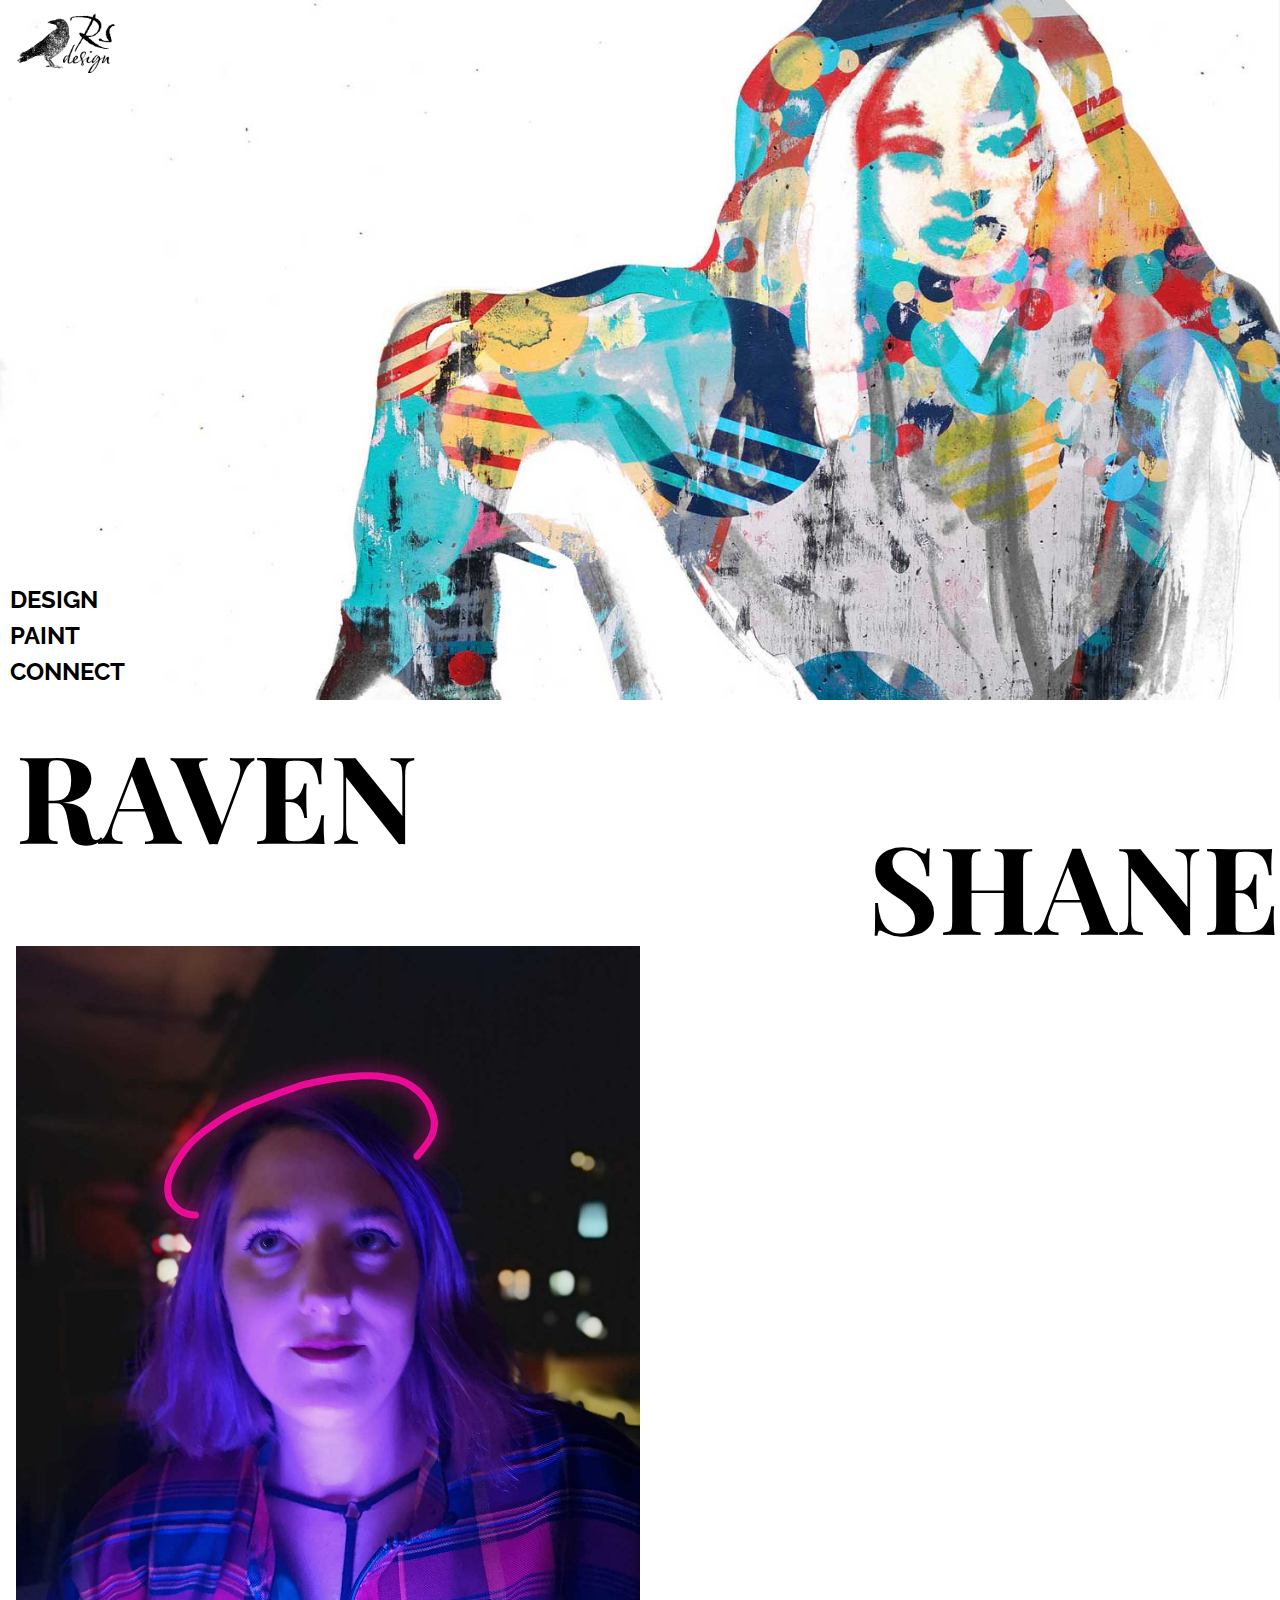
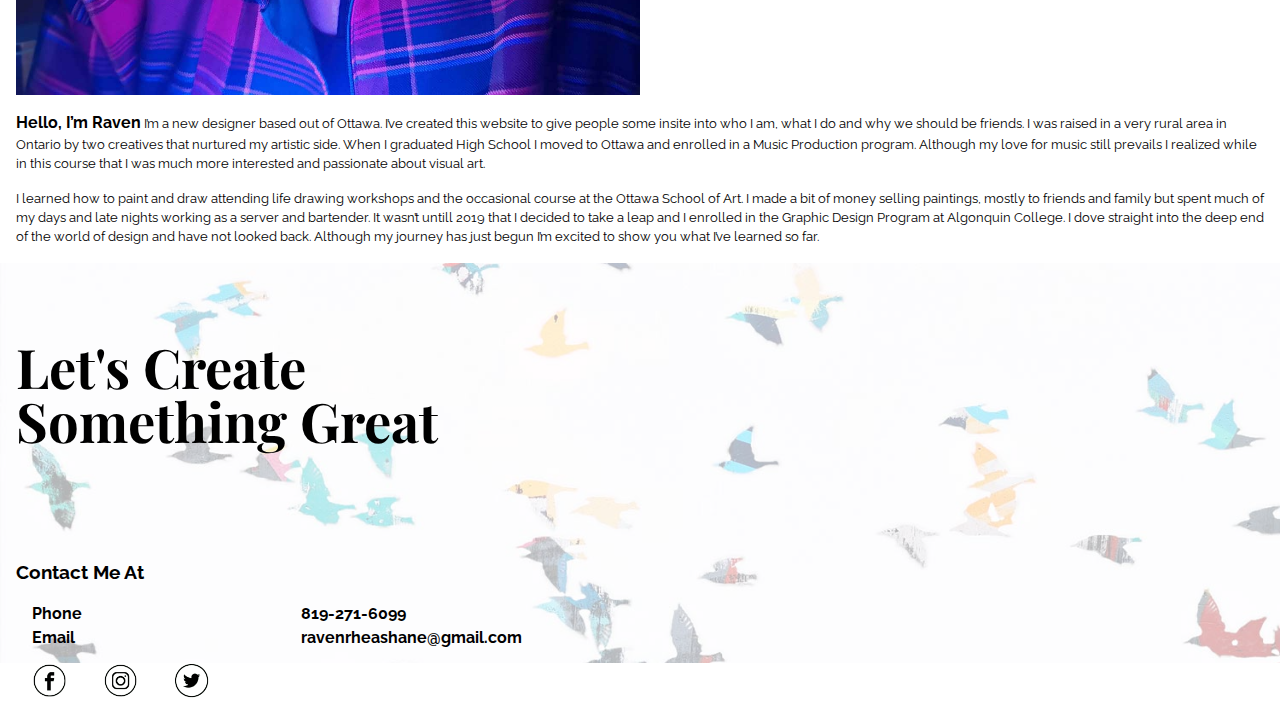
==== index.html @ 3413980a "Insert favicon and video" ====
<!DOCTYPE html>
<html lang="en-ca">
<head>
  <meta charset="utf-8">
  <title>Raven Shane Porfolio</title>
  <meta name="handheldfriendly" content="true">
  <meta name="mobileoptimized" content="240">
  <meta name="viewport" content="width=device-width,initial-scale=1">
  <link href="css/main.css" rel="stylesheet">
  <link rel="preconnect" href="https://fonts.gstatic.com">
  <link href="https://fonts.googleapis.com/css2?family=Playfair+Display:wght@900&family=Raleway&display=swap" rel="stylesheet">
  <link rel="shortcut icon" href="favicon.ico">
  <link rel="icon" type="image/png" href="favicon-196.png">
</head>
<body>
  <ul class="skip-links">
    <li><a href="#nav" aria-label="skip to navigation"></a></li>
    <li><a href="#main" aria-label="skip to main content"></a></li>
    <li><a href="#connect" aria-label="skip to contact info"></a></li>
  </ul>
  <header role="banner">
    <div class="banner">
      <img class="home-banner" src="images/home-banner.jpg" alt="">
      <i class="home-logo"><img src="images/logo-full.png" alt=""></i>
      <nav role="navigation" id="nav">
        <ul>
          <li><a href="design.html">DESIGN</a></li>
          <li><a href="paint.html">PAINT</a></li>
          <li><a href="connect.html">CONNECT</a></li>
        </ul>
      </nav>
    </div>
  </header>
  <main role="main" id="main">
    <section>
      <article>
        <h1><span class="raven">RAVEN</span><span class="shane">SHANE</span></h1>
        <div class="about">
          <img class="profile-pic" src="images/profile-pic.jpg" alt="">
          <p class="bio"><span class="first-line">Hello, I’m Raven</span> I’m a new designer based out of Ottawa. I’ve created this website to give people some insite into who I am, what I do and why we should be friends. I was raised in a very rural area in Ontario by two creatives that nurtured my artistic side. When I graduated High School I moved to Ottawa and enrolled in a Music Production program. Although my love for music still prevails I realized while in this course that I was much more interested and passionate about visual art. </p>
          <p class="bio">I learned how to paint and draw attending life drawing workshops and the occasional course at the Ottawa School of Art. I made a bit of money selling paintings, mostly to friends and family but spent much of my days and late nights working as a server and bartender. It wasn’t untill 2019 that I decided to take a leap and I enrolled in the Graphic Design Program at Algonquin College. I dove straight into the deep end of the world of design and have not looked back. Although my journey has just begun I’m excited to show you what I’ve learned so far.</p>
        </div>
      </article>
      <article class="connect-banner" id="connect">
        <img class="bird-banner" src="images/banner-bird.jpg" alt="">
        <div class="connect">
          <h2>Let's Create <br>Something Great</h2>
          <h3>Contact Me At</h3>
          <dl>
            <dt>Phone</dt>
            <dd>819-271-6099</dd>
            <dt>Email</dt>
            <dd>ravenrheashane@gmail.com</dd>
          </dl>
        </div>
      </article>
    </section>
  </main>
  <footer role="contentinfo">
    <div class="social-icons">
      <i>
        <img src="images/fblogo.png" alt="">
      </i>
      <i>
        <img src="images/instagram-logo.png" alt="">
      </i>
      <i>
        <img src="images/twitterlogo.png" alt="">
      </i>
    </div>
  </footer>
</body>
</html>
---- css/main.css ----
@-moz-viewport { width: device-width; scale: 1; }
@-ms-viewport { width: device-width; scale: 1; }
@-o-viewport { width: device-width; scale: 1; }
@-webkit-viewport { width: device-width; scale: 1; }
@viewport { width: device-width; scale: 1; }

html {
  -moz-text-size-adjust: 100%;
  -ms-text-size-adjust: 100%;
  -webkit-text-size-adjust: 100%;
  text-size-adjust: 100%;
  box-sizing: border-box;
  font-family: Raleway, sans-serif;
  line-height: 1.5;
}

*, *::before, *::after {
  box-sizing: inherit;
}

img {
  display: block;
  width: 100%;
}

body {
  margin: 0;
}

.skip-links {
  position: absolute;
  top: -3em;
}

.skip-links a:focus {
  top: 0;
}

.banner {
  width: 100%;
  max-height: 700px;
  position: relative;
  overflow: hidden;
  margin: 0;
}

.home-logo {
  width: 100px;
  position: absolute;
  top: 10px;
  left: 1rem;
  margin: 0;
}

.home-logo > img {
  width: 100px;
}

nav {
  position: absolute;
  left: 10px;
  bottom: 10px;
}

ul {
  list-style: none;
  padding: 0;
  margin: 0;
}

nav a {
  text-decoration: none;
  font-weight: bold;
  color: #000;
}

nav a:hover {
  color: #13afbc;
}

p {
  font-size: .8rem;
}

h1 {
  font-size: 5rem;
  line-height: .75;
  font-family: "Playfair Display", serif;
  margin-top: 3rem;
  margin-bottom: 0;
  display: grid;
  grid-template-columns: 1fr 1fr 1fr 1fr 1fr;
  grid-template-rows: 1fr 1fr;
}

.raven {
  grid-column: 1 / span 4;
  margin-left: 1rem;
}

.shane {
  grid-column: 1 / span 5;
  grid-row: 2;
  text-align: right;
}

.about {
  display: inline-block;
  flex-wrap: wrap;
}

.bio {
  margin: 1rem;
}

.first-line {
  font-weight: bold;
  font-size: 1rem;
}

.profile-pic {
  width: 100%;
  margin-top: 1rem;
  margin-bottom: 1rem;
}

.connect-banner {
  position: relative;
}

.connect-banner > img {
  opacity: .3;
  max-height: 400px;
  object-fit: cover;
}

.connect {
  position: absolute;
  top: 1rem;
}

.connect > h2 {
  font-family: "Playfair Display", serif;
  font-size: 2.25rem;
  padding: 1rem;
  padding-bottom: 2rem;
  line-height: 1;
}

.connect > h3 {
  padding-top: 2rem;
  font-weight: bold;
}

dl {
  list-style: none;
  display: grid;
  grid-template-columns: 1fr 1fr;
  font-weight: bold;
}

dt {
  margin-left: 2rem;
}

.social-icons {
  padding-bottom: 1rem;
}

i > img {
  display: inline-block;
  width: 35px;
}

i {
  margin-left: 2rem;
}


.card {
  display: block;
  background-color: #dbd6dc;
}

.card-left {
  display: grid;
  background-color: #dbd6dc;
}

.card h2 {
  font-size: 1.25rem;
  text-align: right;
  padding-right: 1rem;
  background-color: #13afbc;
  font-weight: bold;
  font-family: "Playfair Display", serif;
}

.card-left h2 {
  margin: 0;
  margin-bottom: 1rem;
  font-size: 1.25rem;
  padding-left: 1rem;
  background-color: #13afbc;
  font-family: "Playfair Display", serif;
}

h3 {
  margin-bottom: 0;
  margin-top: 0;
  margin-left: 1rem;
}

.card-text p {
  margin-top: 0;
  margin-left: 1rem;
}

.card-content {
  display: grid;
  grid-template-columns: 1fr 1fr;
  margin-bottom: 1rem;
  align-items: flex-start;
}

.card-img {
  padding-bottom: 1rem;
  padding-left: 1rem;
}

.card-img-left {
  padding-left: 1rem;
}

video {
  width: 320px;
  height: 240px;
}

.img-grid {
  display: grid;
  grid-template-columns: 1fr 1fr;
}

.paint-text {
  margin-left: 3rem;
  margin-right: 3rem;
}

@media only screen and (min-width: 25em) {

  html {
    font-size: 1rem;
  }

  .card {
    margin-right: 2rem;
  }

  .card-left {
    margin-left: 2rem;
  }

  .card-left h2 {
    font-size: 1.5rem;
  }

  .card h2 {
    font-size: 1.5rem;
  }

}

@media only screen and (min-width: 38em) {

  h1 {
    font-size: 7.6rem;
  }

  .connect > h2 {
    font-size: 3.4rem;
  }

  .profile-pic {
    max-width: 50%;
    padding-left: 1rem;
  }

  .card-left h2 {
    font-size: 2.25rem;
  }

  .card h2 {
    font-size: 2.25rem;
  }

  .card-text p {
    margin-right: 2rem;
  }

  .paint-text {
    margin-left: 10rem;
    margin-right: 10rem;
  }

  nav a {
    font-size: 1.5rem;
  }

}

@media only screen and (min-width: 60em) {

  .card {
    margin-right: 10rem;
  }

  .card-left {
    margin-left: 10rem;
  }

  .card-img-left {
    max-width: 500px;
    padding-left: 10rem;
  }

  .card-img {
    max-width: 500px;
    padding-left: 10rem;
  }

}
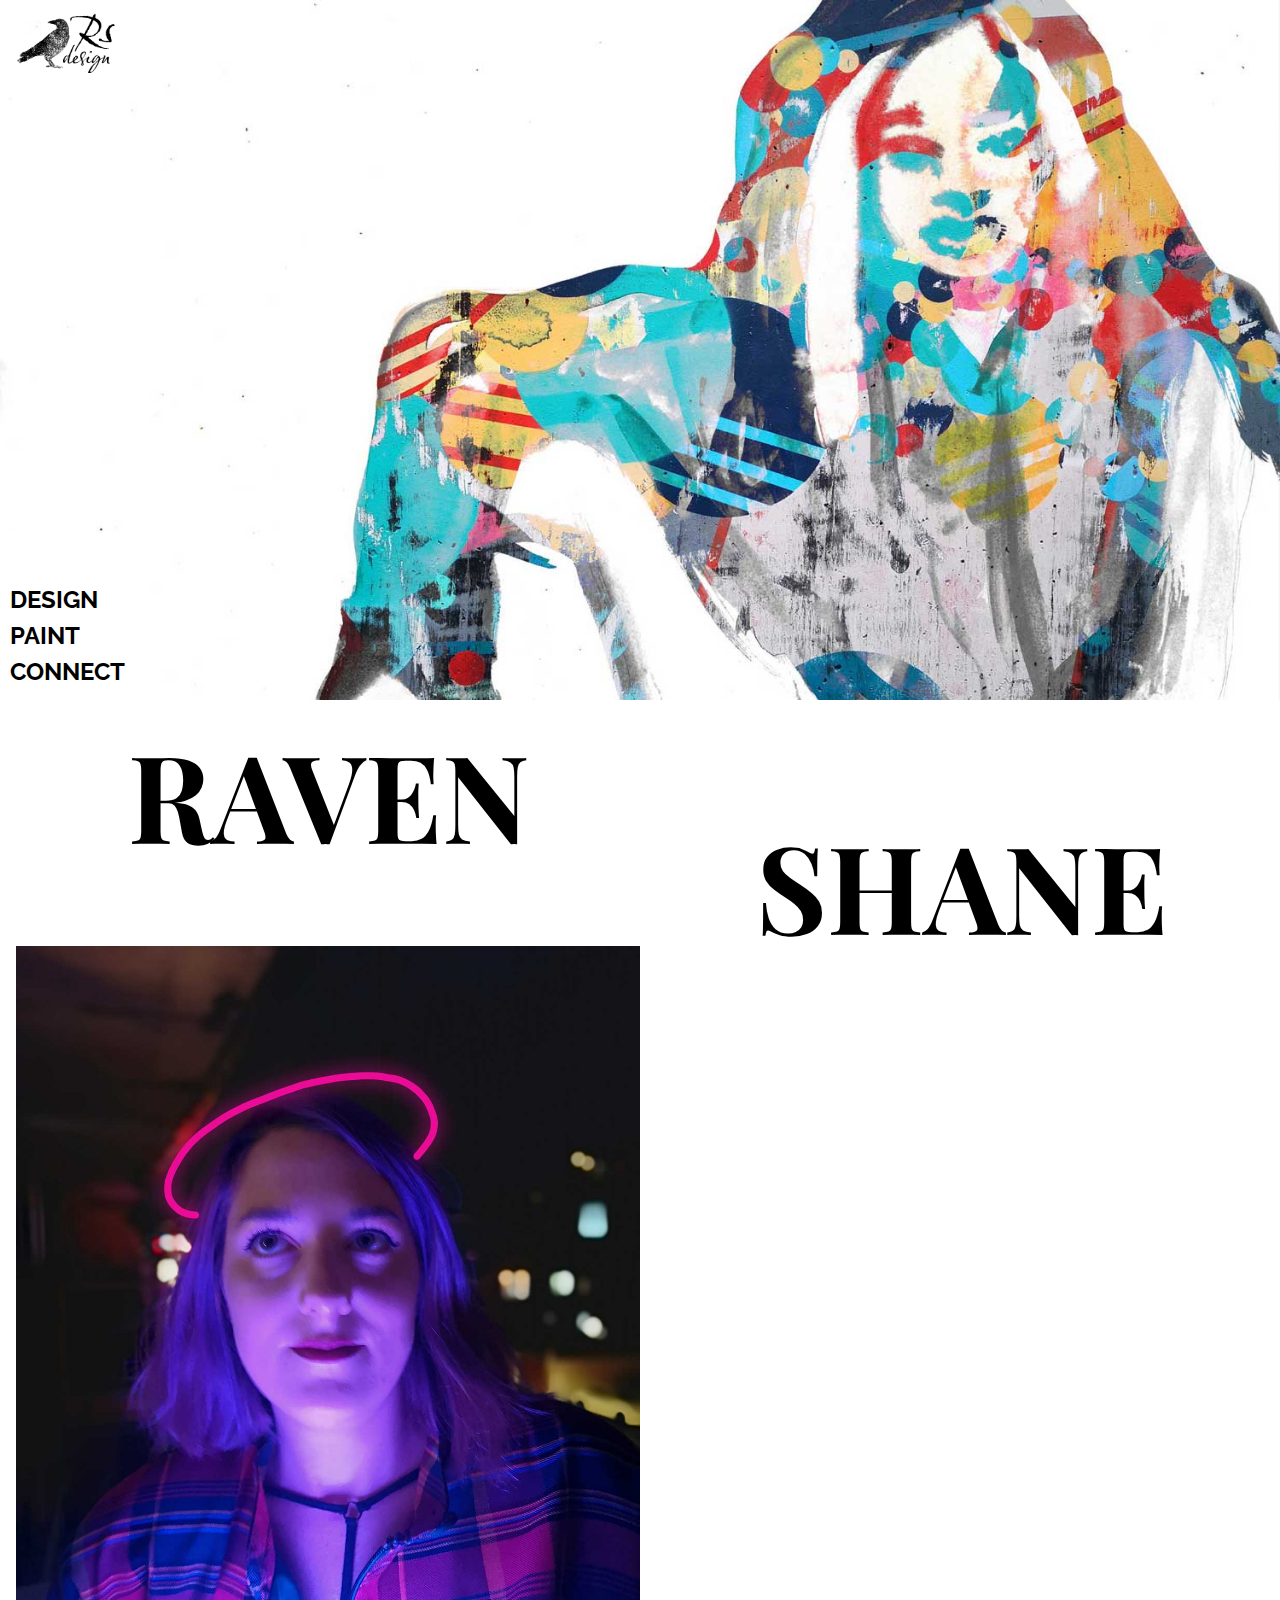
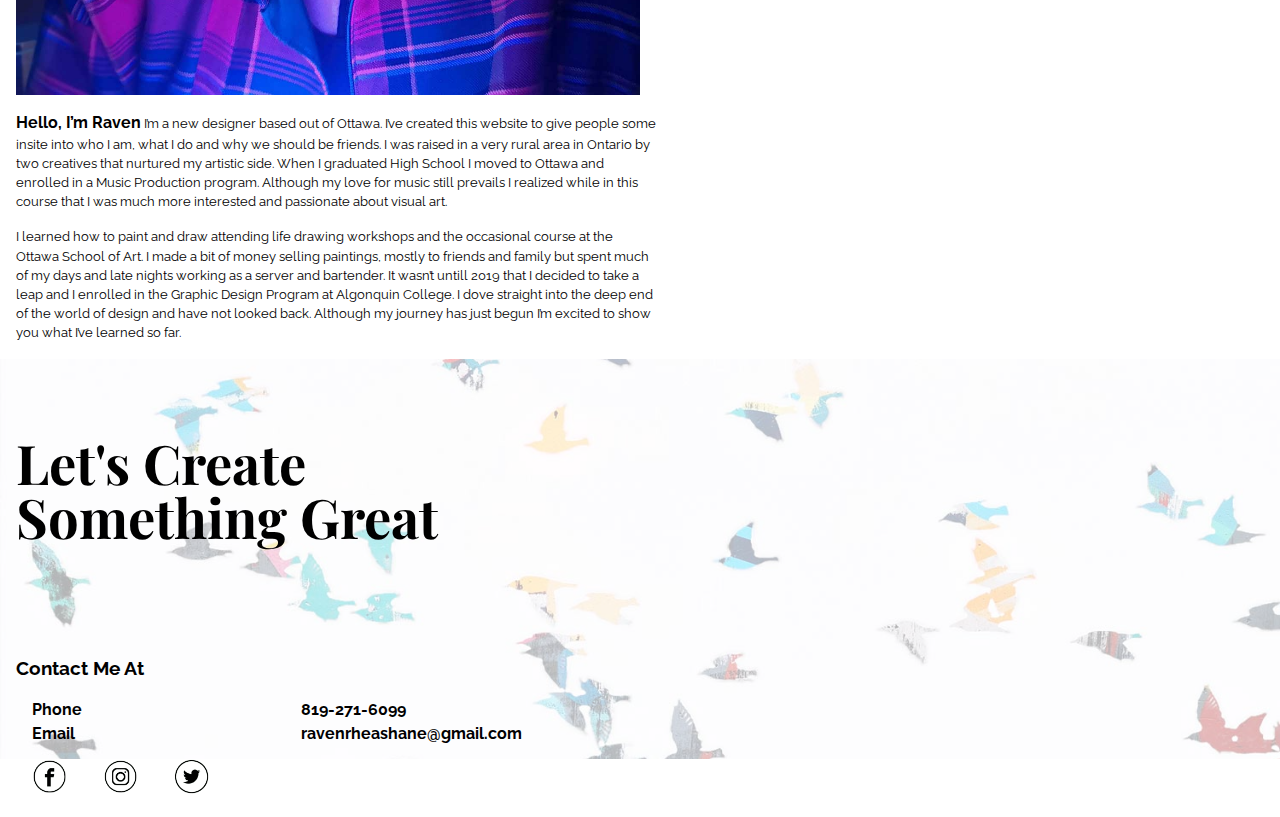
==== commit 9b148925: "Make better for large screen" ====
--- a/index.html
+++ b/index.html
@@ -21,12 +21,14 @@
   <header role="banner">
     <div class="banner">
       <img class="home-banner" src="images/home-banner.jpg" alt="">
-      <i class="home-logo"><img src="images/logo-full.png" alt=""></i>
+      <i class="home-logo">
+        <img src="images/logo-full.png" alt="">
+      </i>
       <nav role="navigation" id="nav">
         <ul>
           <li><a href="design.html">DESIGN</a></li>
           <li><a href="paint.html">PAINT</a></li>
-          <li><a href="connect.html">CONNECT</a></li>
+          <li><a href="#connect">CONNECT</a></li>
         </ul>
       </nav>
     </div>
--- a/css/main.css
+++ b/css/main.css
@@ -176,7 +176,6 @@
   margin-left: 2rem;
 }
 
-
 .card {
   display: block;
   background-color: #dbd6dc;
@@ -307,9 +306,18 @@
     font-size: 1.5rem;
   }
 
+  .bio {
+    width: 50%;
+  }
+
 }
 
 @media only screen and (min-width: 60em) {
+
+  h1{
+    margin-left: 7rem;
+    margin-right: 7rem;
+  }
 
   .card {
     margin-right: 10rem;
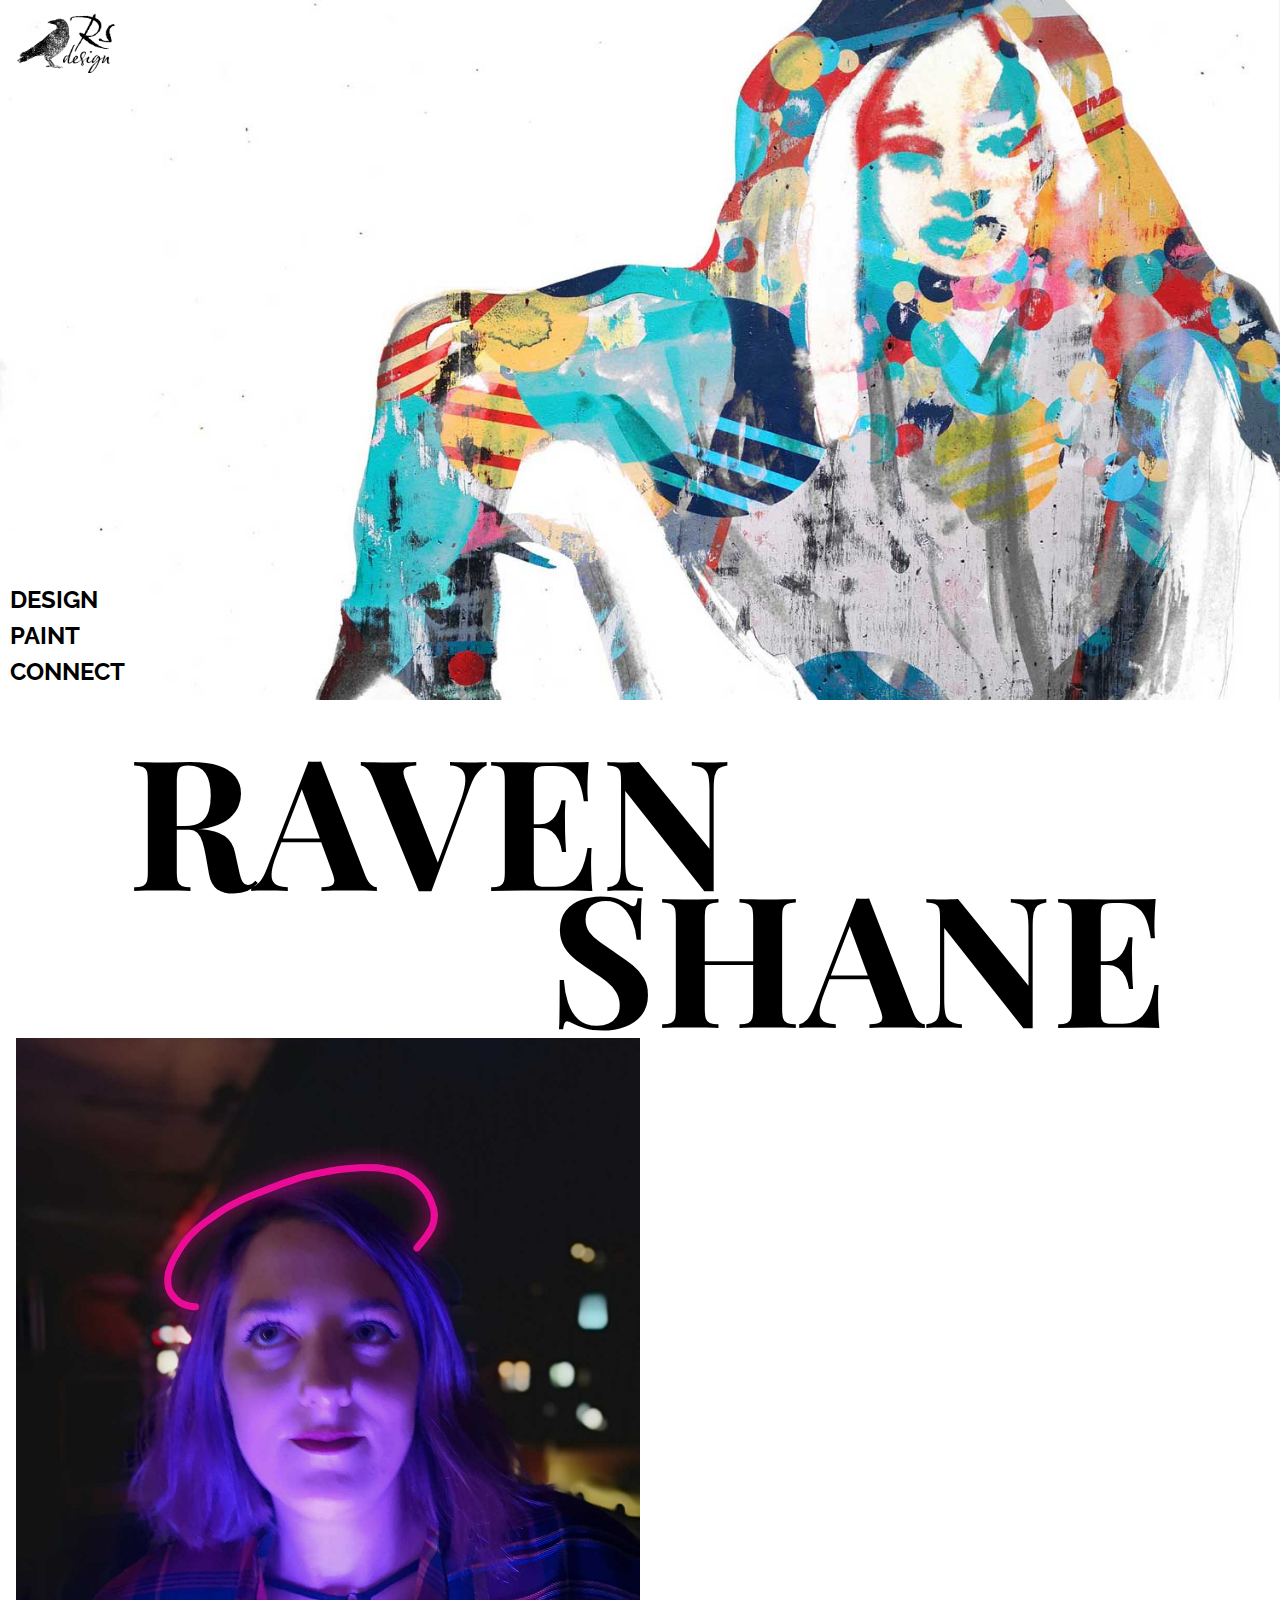
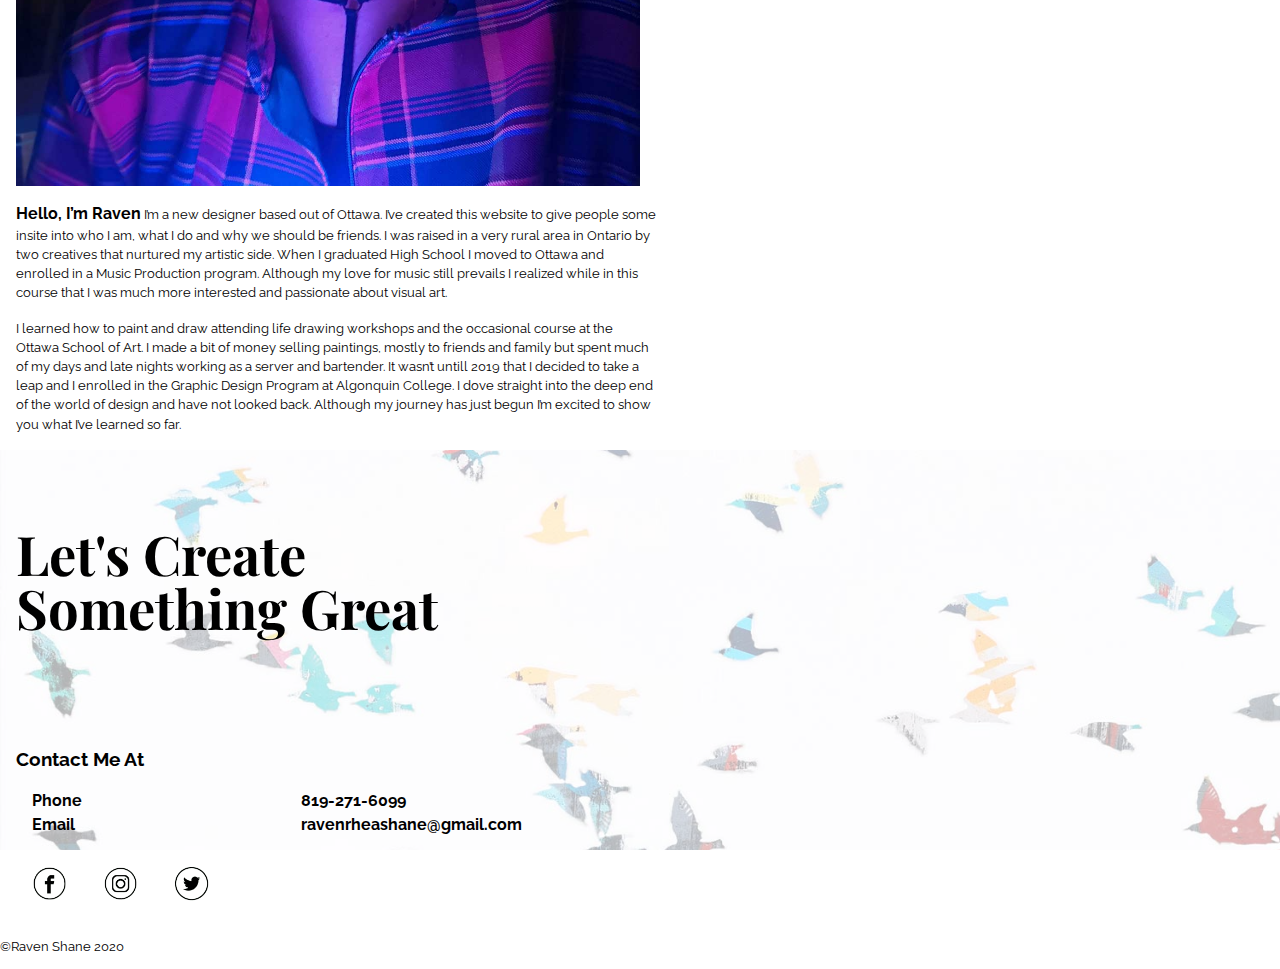
==== commit 10446618: "change footer and videos" ====
--- a/index.html
+++ b/index.html
@@ -21,9 +21,11 @@
   <header role="banner">
     <div class="banner">
       <img class="home-banner" src="images/home-banner.jpg" alt="">
+      <a href="index.html" aria-label="go to home page">
       <i class="home-logo">
         <img src="images/logo-full.png" alt="">
       </i>
+      </a>
       <nav role="navigation" id="nav">
         <ul>
           <li><a href="design.html">DESIGN</a></li>
@@ -70,6 +72,7 @@
         <img src="images/twitterlogo.png" alt="">
       </i>
     </div>
+    <p>©Raven Shane 2020</p>
   </footer>
 </body>
 </html>
--- a/css/main.css
+++ b/css/main.css
@@ -105,8 +105,7 @@
 }
 
 .about {
-  display: inline-block;
-  flex-wrap: wrap;
+  display: inline;
 }
 
 .bio {
@@ -163,8 +162,13 @@
   margin-left: 2rem;
 }
 
+footer {
+  display: inline-block;
+}
+
 .social-icons {
   padding-bottom: 1rem;
+  padding-top: 1rem;
 }
 
 i > img {
@@ -246,6 +250,10 @@
   margin-right: 3rem;
 }
 
+.grey {
+  background-color: #e2e2e2;
+}
+
 @media only screen and (min-width: 25em) {
 
   html {
@@ -307,7 +315,7 @@
   }
 
   .bio {
-    width: 50%;
+    max-width: 50%;
   }
 
 }
@@ -315,6 +323,7 @@
 @media only screen and (min-width: 60em) {
 
   h1{
+    font-size: 11.4rem;
     margin-left: 7rem;
     margin-right: 7rem;
   }
@@ -337,4 +346,11 @@
     padding-left: 10rem;
   }
 
-}
+  .paint-text {
+    margin-left: 20rem;
+    margin-right: 20rem;
+    max-width: 400px;
+
+  }
+
+}
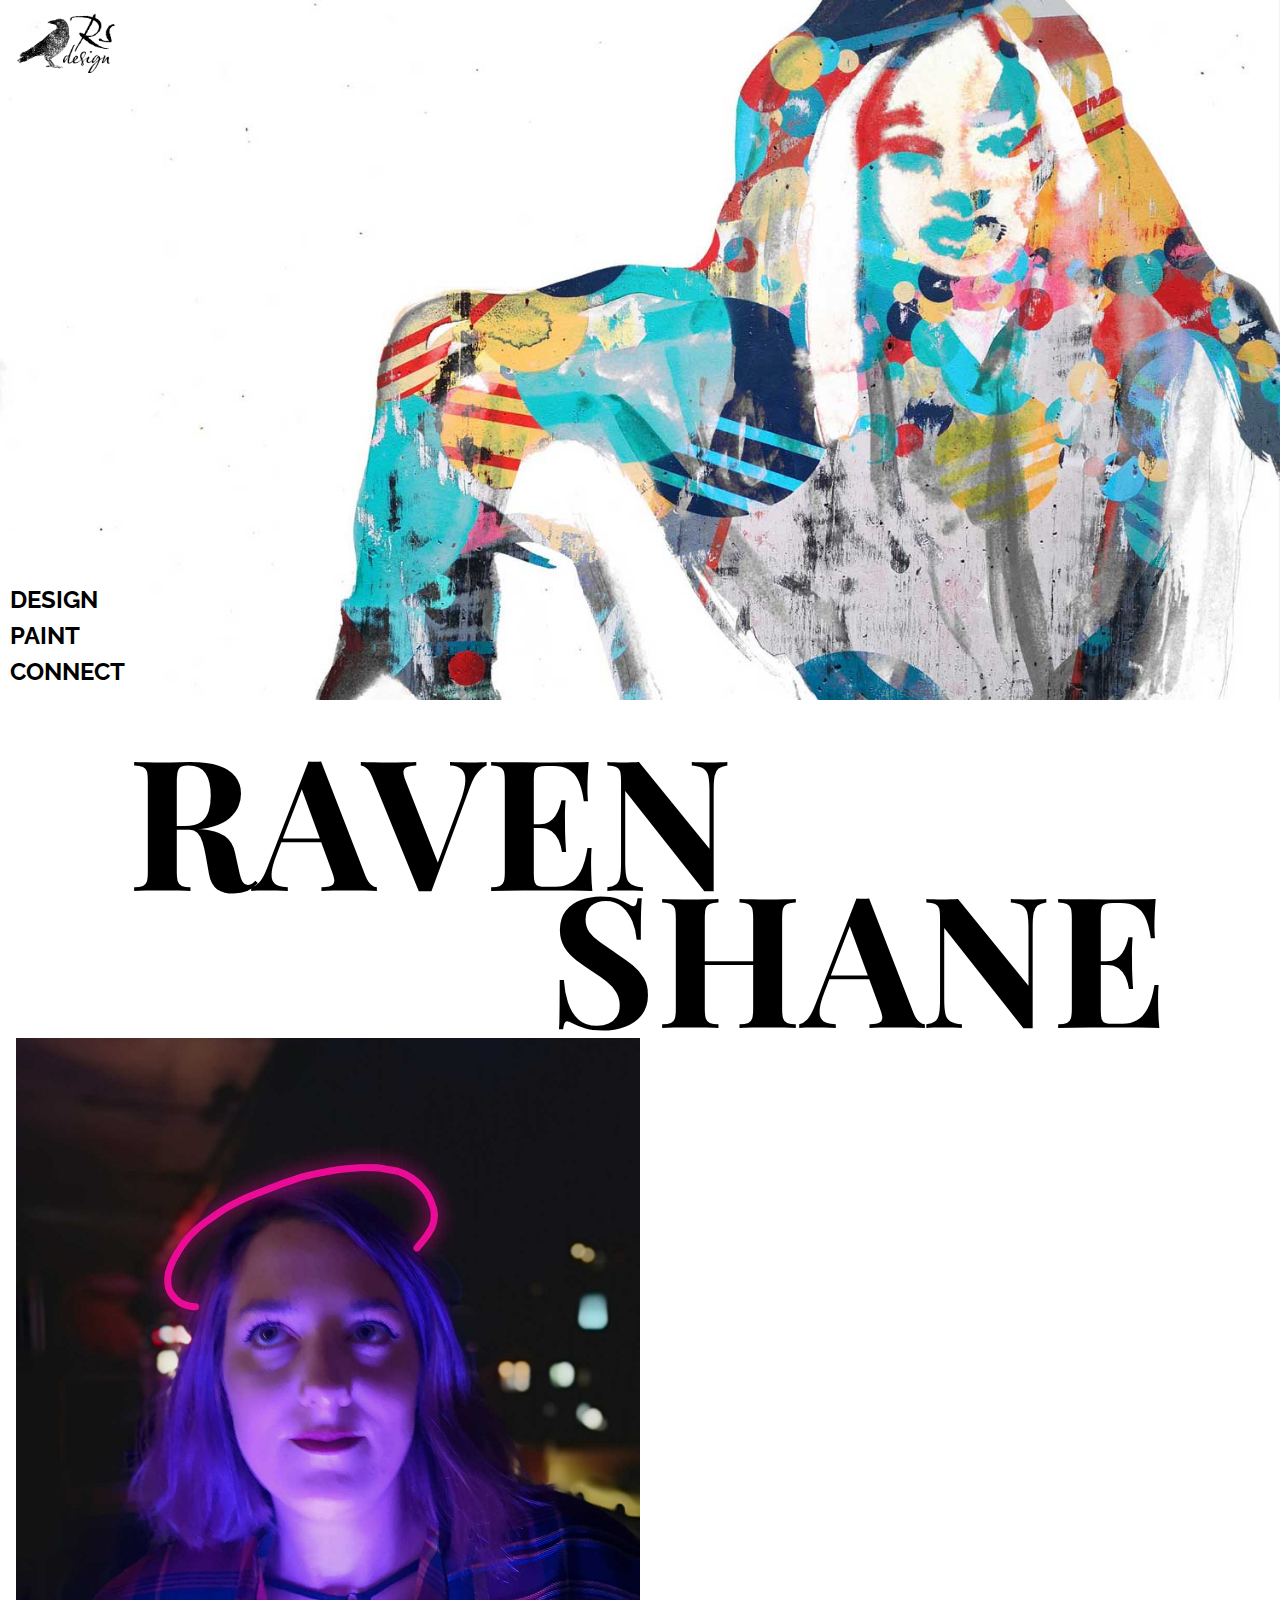
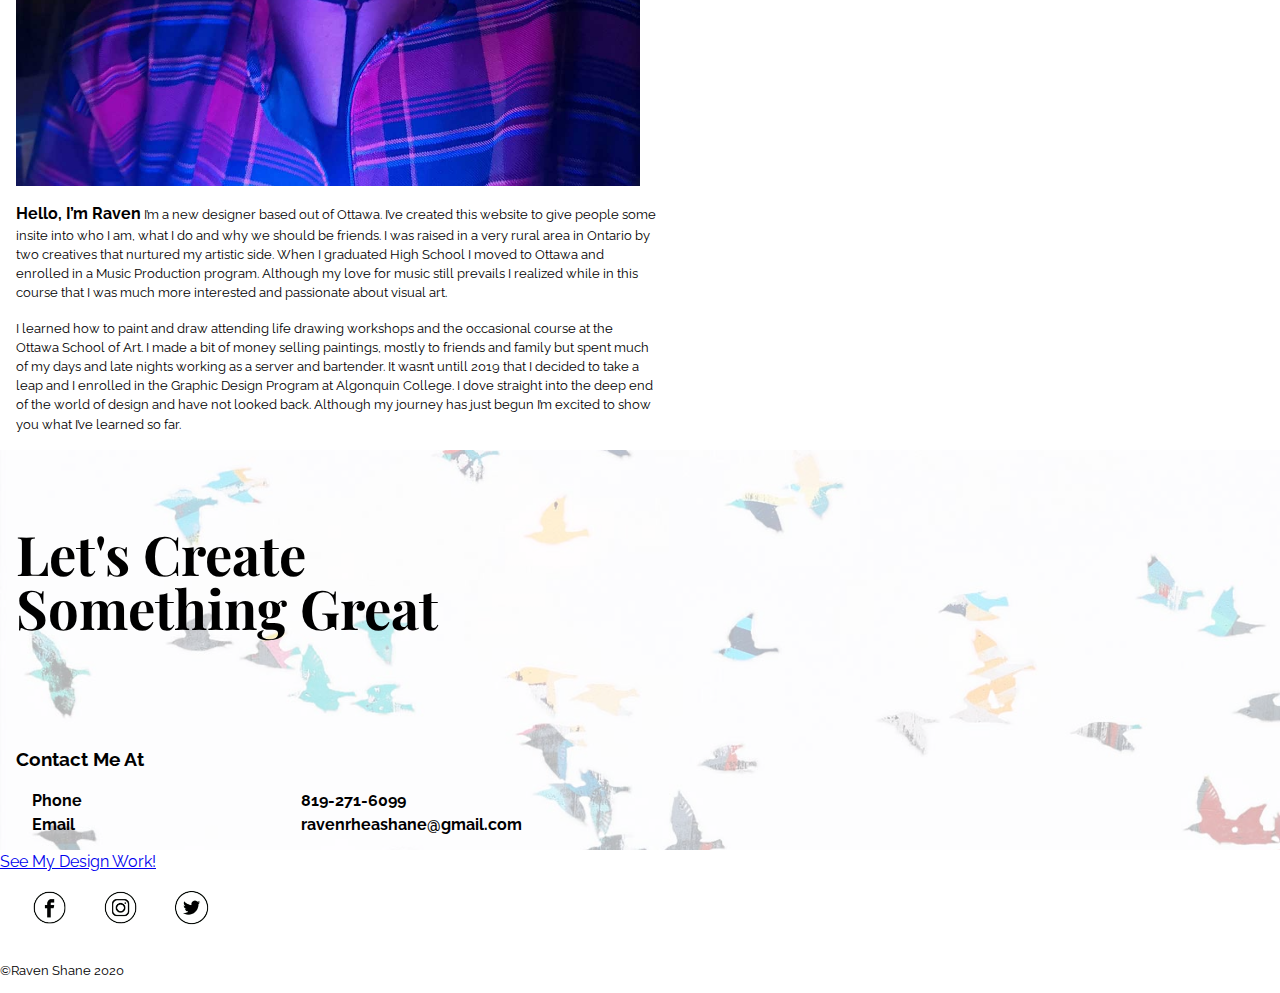
==== commit 8e4f062b: "Add link and fix space error" ====
--- a/index.html
+++ b/index.html
@@ -57,6 +57,7 @@
             <dd>ravenrheashane@gmail.com</dd>
           </dl>
         </div>
+        <a href="design.html">See My Design Work!</a>
       </article>
     </section>
   </main>
--- a/css/main.css
+++ b/css/main.css
@@ -322,7 +322,7 @@
 
 @media only screen and (min-width: 60em) {
 
-  h1{
+  h1 {
     font-size: 11.4rem;
     margin-left: 7rem;
     margin-right: 7rem;
@@ -350,7 +350,6 @@
     margin-left: 20rem;
     margin-right: 20rem;
     max-width: 400px;
-
-  }
-
-}
+  }
+
+}
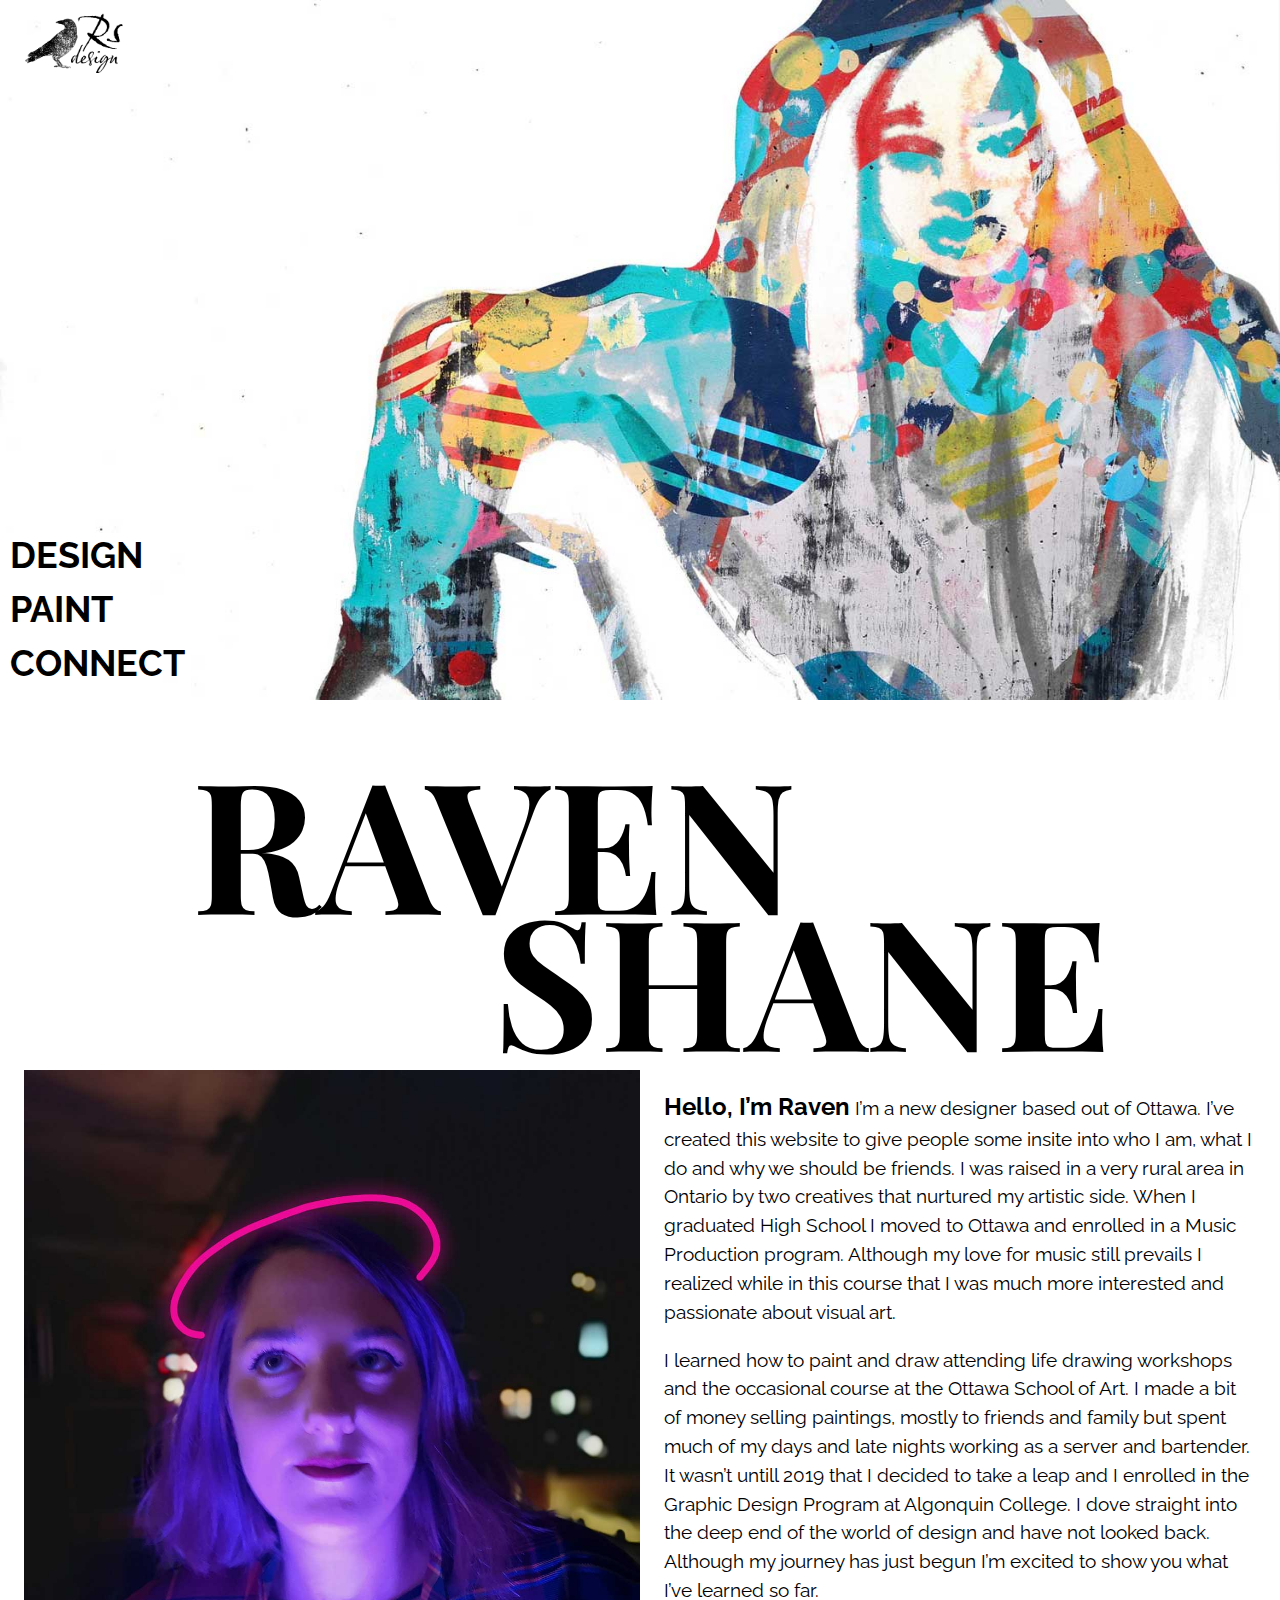
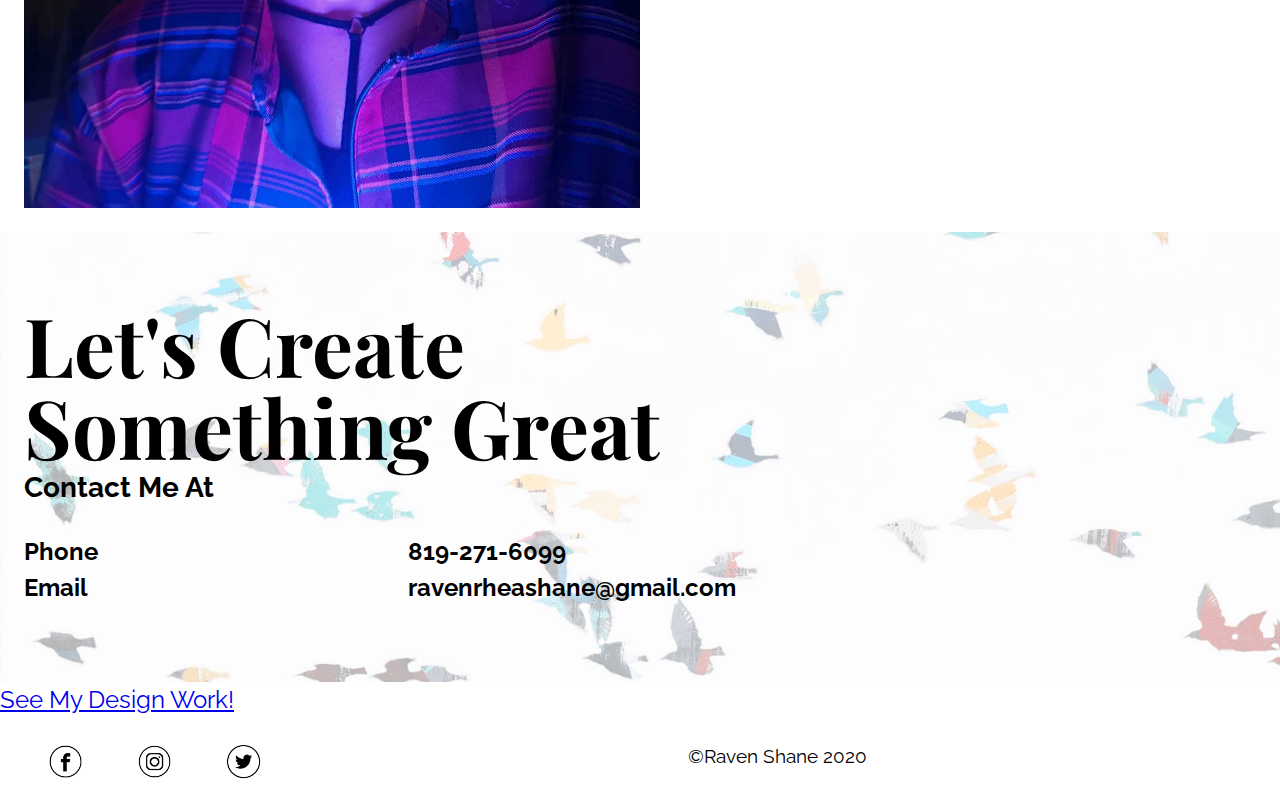
==== commit 6f0ef3fc: "Add background colour to pictures" ====
--- a/index.html
+++ b/index.html
@@ -40,9 +40,11 @@
       <article>
         <h1><span class="raven">RAVEN</span><span class="shane">SHANE</span></h1>
         <div class="about">
-          <img class="profile-pic" src="images/profile-pic.jpg" alt="">
-          <p class="bio"><span class="first-line">Hello, I’m Raven</span> I’m a new designer based out of Ottawa. I’ve created this website to give people some insite into who I am, what I do and why we should be friends. I was raised in a very rural area in Ontario by two creatives that nurtured my artistic side. When I graduated High School I moved to Ottawa and enrolled in a Music Production program. Although my love for music still prevails I realized while in this course that I was much more interested and passionate about visual art. </p>
-          <p class="bio">I learned how to paint and draw attending life drawing workshops and the occasional course at the Ottawa School of Art. I made a bit of money selling paintings, mostly to friends and family but spent much of my days and late nights working as a server and bartender. It wasn’t untill 2019 that I decided to take a leap and I enrolled in the Graphic Design Program at Algonquin College. I dove straight into the deep end of the world of design and have not looked back. Although my journey has just begun I’m excited to show you what I’ve learned so far.</p>
+          <img class="profile-pic" src="images/profile-pic.jpg" alt="picture of raven">
+          <div class="bio">
+            <p><span class="first-line">Hello, I’m Raven</span> I’m a new designer based out of Ottawa. I’ve created this website to give people some insite into who I am, what I do and why we should be friends. I was raised in a very rural area in Ontario by two creatives that nurtured my artistic side. When I graduated High School I moved to Ottawa and enrolled in a Music Production program. Although my love for music still prevails I realized while in this course that I was much more interested and passionate about visual art. </p>
+            <p>I learned how to paint and draw attending life drawing workshops and the occasional course at the Ottawa School of Art. I made a bit of money selling paintings, mostly to friends and family but spent much of my days and late nights working as a server and bartender. It wasn’t untill 2019 that I decided to take a leap and I enrolled in the Graphic Design Program at Algonquin College. I dove straight into the deep end of the world of design and have not looked back. Although my journey has just begun I’m excited to show you what I’ve learned so far.</p>
+          </div>
         </div>
       </article>
       <article class="connect-banner" id="connect">
--- a/css/main.css
+++ b/css/main.css
@@ -105,7 +105,8 @@
 }
 
 .about {
-  display: inline;
+  display: grid;
+  grid-template-columns: 1fr;
 }
 
 .bio {
@@ -142,12 +143,14 @@
   font-family: "Playfair Display", serif;
   font-size: 2.25rem;
   padding: 1rem;
-  padding-bottom: 2rem;
+  padding-bottom: 0;
   line-height: 1;
+  margin-bottom: 0;
+  margin-top: 0;
 }
 
 .connect > h3 {
-  padding-top: 2rem;
+  padding-top: 0;
   font-weight: bold;
 }
 
@@ -159,15 +162,26 @@
 }
 
 dt {
+  margin-left: 1rem;
+}
+
+.connect > a {
+  text-decoration: none;
+}
+
+footer {
+  display: grid;
+  grid-template-columns: 1fr;
+  align-items: center;
+}
+
+footer > p {
   margin-left: 2rem;
-}
-
-footer {
-  display: inline-block;
+  margin-top: 0;
+  margin-top: 1rem;
 }
 
 .social-icons {
-  padding-bottom: 1rem;
   padding-top: 1rem;
 }
 
@@ -276,20 +290,32 @@
     font-size: 1.5rem;
   }
 
+  .connect-banner > img {
+    max-height: 450px;
+  }
+
 }
 
 @media only screen and (min-width: 38em) {
+
+  html {
+    font-size: 1.2rem;
+  }
 
   h1 {
     font-size: 7.6rem;
   }
 
+  .about {
+    grid-template-columns: 1fr 1fr;
+  }
+
   .connect > h2 {
     font-size: 3.4rem;
+    margin-top: 1rem;
   }
 
   .profile-pic {
-    max-width: 50%;
     padding-left: 1rem;
   }
 
@@ -314,16 +340,19 @@
     font-size: 1.5rem;
   }
 
-  .bio {
-    max-width: 50%;
+  footer {
+    grid-template-columns: 1fr 1fr;
   }
 
 }
 
 @media only screen and (min-width: 60em) {
 
+  html {
+    font-size: 1.5rem;
+  }
+
   h1 {
-    font-size: 11.4rem;
     margin-left: 7rem;
     margin-right: 7rem;
   }
@@ -352,4 +381,25 @@
     max-width: 400px;
   }
 
-}
+  .img-grid {
+    grid-template-columns: 1fr 1fr 1fr 1fr;
+  }
+
+}
+
+@media only screen and (min-width: 90em) {
+
+  .img-grid {
+    margin-left: 10rem;
+    margin-right: 10rem;
+  }
+
+  .connect {
+    margin-left: 10rem;
+  }
+
+  .social-icons {
+    margin-left: 10rem;
+  }
+
+}
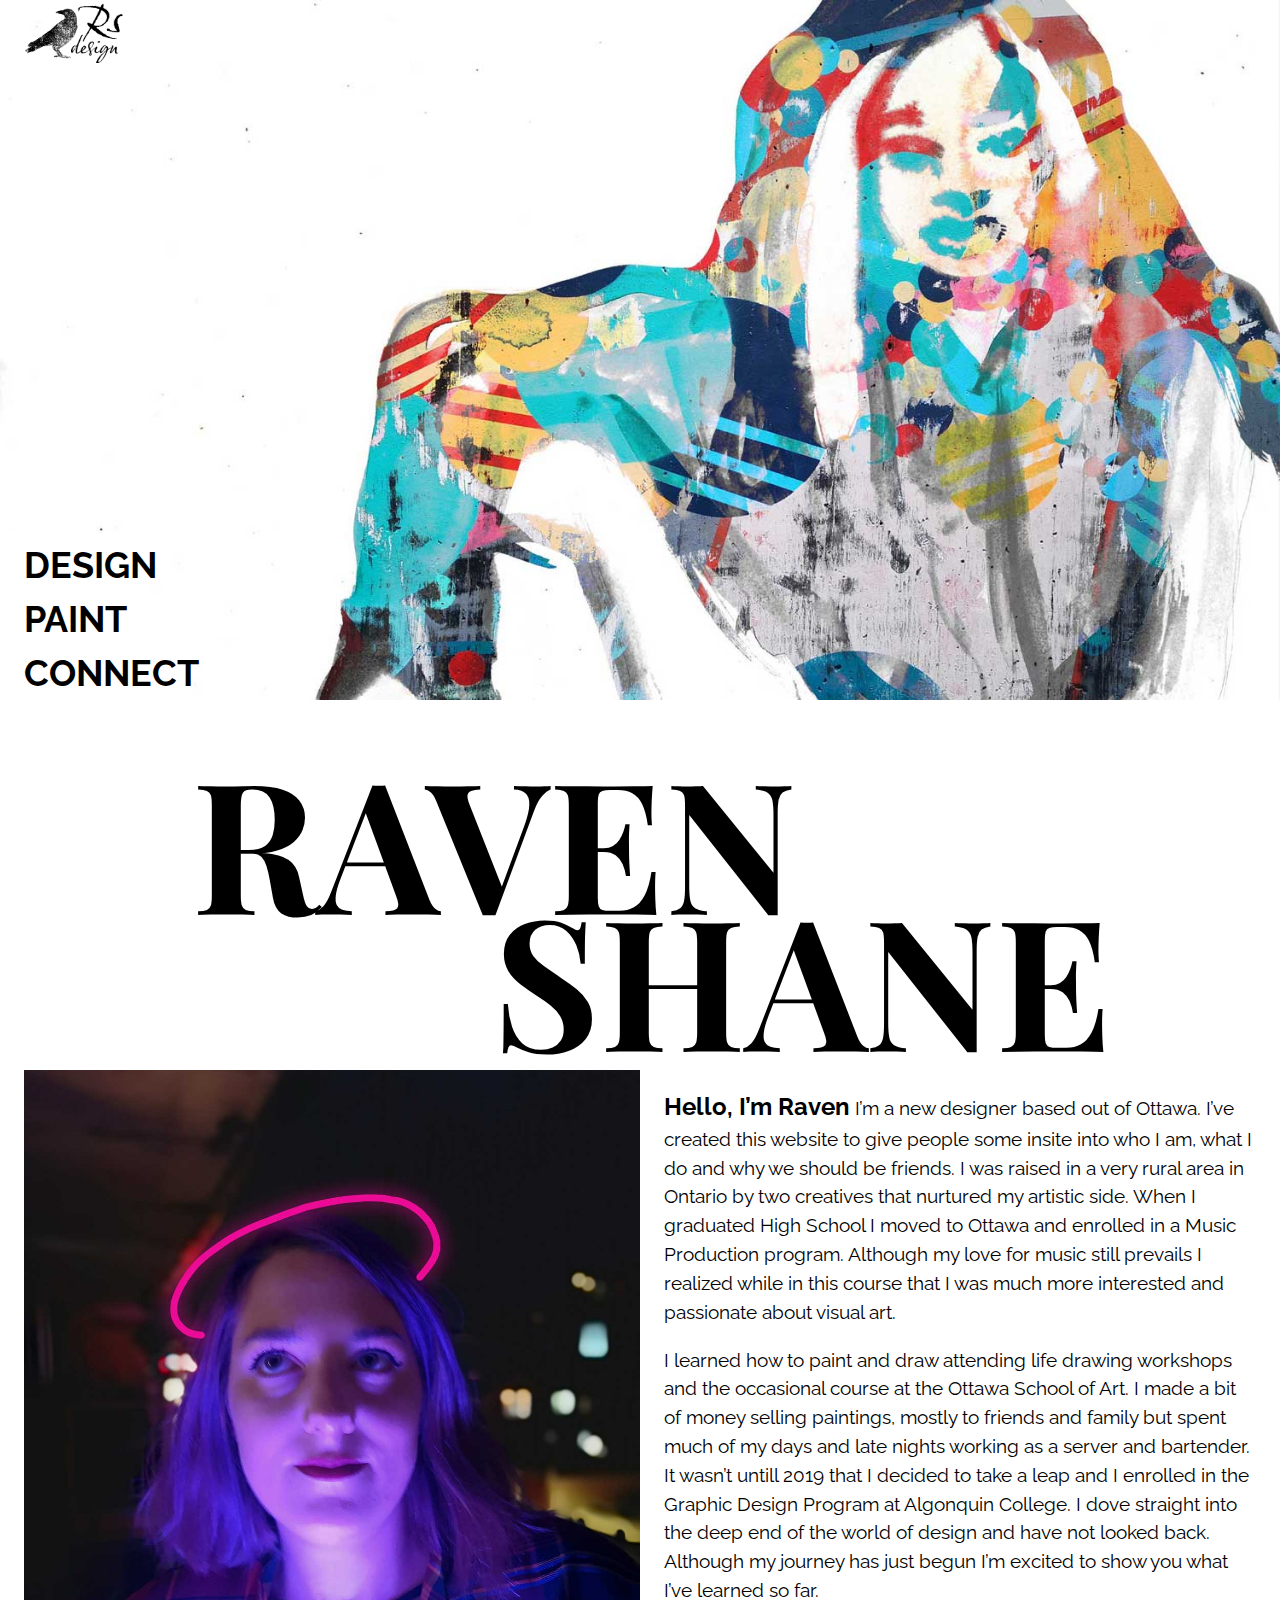
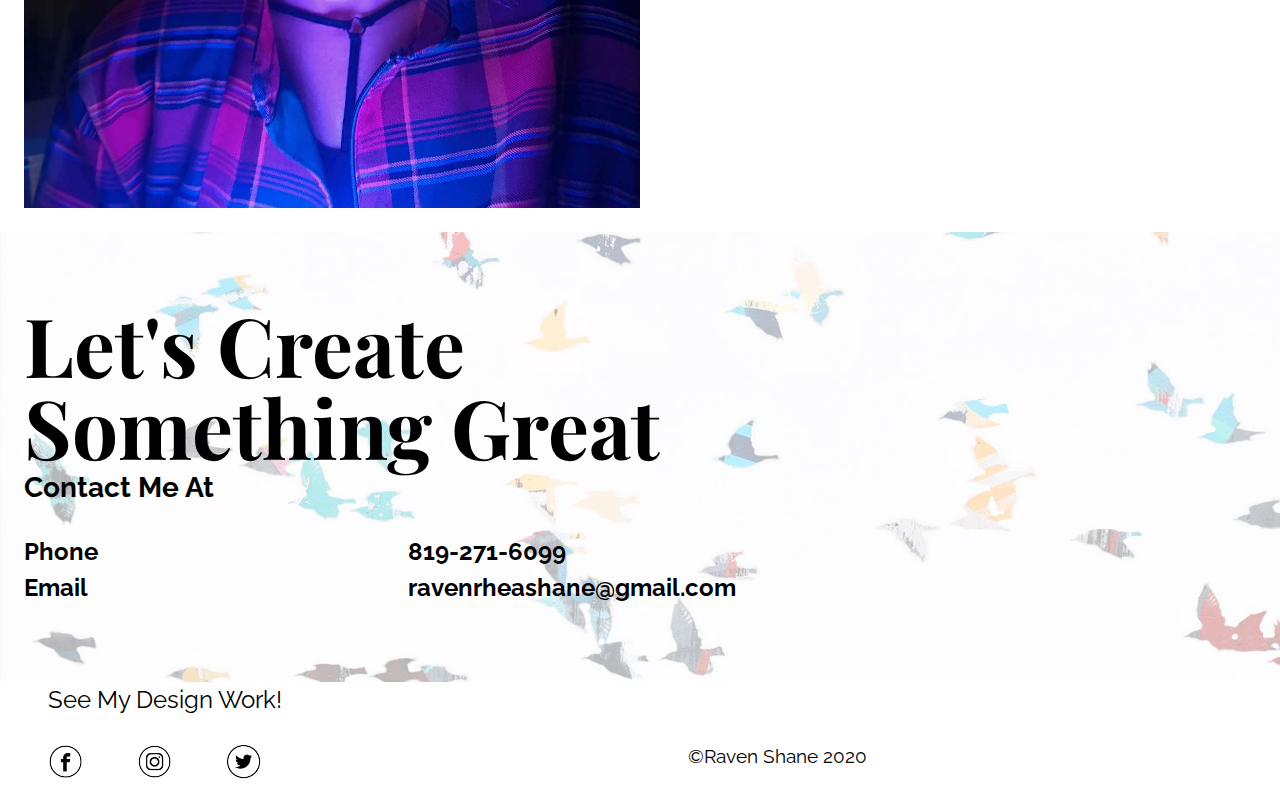
==== commit 3ba9b49b: "Fix banner and create grid" ====
--- a/index.html
+++ b/index.html
@@ -18,22 +18,24 @@
     <li><a href="#main" aria-label="skip to main content"></a></li>
     <li><a href="#connect" aria-label="skip to contact info"></a></li>
   </ul>
-  <header role="banner">
-    <div class="banner">
+  <header class="banner" role="banner">
+    <div class="img-banner">
       <img class="home-banner" src="images/home-banner.jpg" alt="">
-      <a href="index.html" aria-label="go to home page">
+    </div>
+
+    <a class="mylogo" href="index.html" aria-label="go to home page">
       <i class="home-logo">
         <img src="images/logo-full.png" alt="">
       </i>
-      </a>
-      <nav role="navigation" id="nav">
-        <ul>
-          <li><a href="design.html">DESIGN</a></li>
-          <li><a href="paint.html">PAINT</a></li>
-          <li><a href="#connect">CONNECT</a></li>
-        </ul>
-      </nav>
-    </div>
+    </a>
+
+    <nav class="nav" role="navigation" id="nav">
+      <ul>
+        <li><a href="design.html">DESIGN</a></li>
+        <li><a href="paint.html">PAINT</a></li>
+        <li><a href="#connect">CONNECT</a></li>
+      </ul>
+    </nav>
   </header>
   <main role="main" id="main">
     <section>
--- a/css/main.css
+++ b/css/main.css
@@ -37,30 +37,42 @@
 }
 
 .banner {
-  width: 100%;
+  background-color: #e2e2e2;
+  display: grid;
+  grid-template-columns: 1fr 1fr;
+  grid-gap: 1rem;
+  grid-template-areas:
+    "banner banner"
+    "banner banner"
+}
+
+.img-banner {
   max-height: 700px;
-  position: relative;
   overflow: hidden;
-  margin: 0;
+  grid-area: banner;
+}
+
+.nav {
+  grid-column: 1;
+  grid-row: 2;
+  align-self: end;
+  order: 1;
+  margin-left: 1rem;
+}
+
+.mylogo {
+  grid-column: 1 / 2;
+  grid-row: 1;
 }
 
 .home-logo {
-  width: 100px;
-  position: absolute;
-  top: 10px;
-  left: 1rem;
-  margin: 0;
+  margin: 1rem;
 }
 
 .home-logo > img {
   width: 100px;
 }
 
-nav {
-  position: absolute;
-  left: 10px;
-  bottom: 10px;
-}
 
 ul {
   list-style: none;
@@ -165,8 +177,10 @@
   margin-left: 1rem;
 }
 
-.connect > a {
+.connect-banner > a {
   text-decoration: none;
+  color: #000;
+  margin-left: 2rem;
 }
 
 footer {
@@ -237,7 +251,7 @@
   display: grid;
   grid-template-columns: 1fr 1fr;
   margin-bottom: 1rem;
-  align-items: flex-start;
+  align-items: center;
 }
 
 .card-img {
@@ -252,16 +266,17 @@
 video {
   width: 320px;
   height: 240px;
+  margin-left: 2rem;
+  margin-bottom: 1rem;
 }
 
 .img-grid {
   display: grid;
-  grid-template-columns: 1fr 1fr;
+  grid-template-columns: 1fr;
 }
 
 .paint-text {
-  margin-left: 3rem;
-  margin-right: 3rem;
+  margin: 3rem;
 }
 
 .grey {
@@ -292,6 +307,10 @@
 
   .connect-banner > img {
     max-height: 450px;
+  }
+
+  .img-grid {
+    grid-template-columns: 1fr 1fr;
   }
 
 }
@@ -331,6 +350,11 @@
     margin-right: 2rem;
   }
 
+  video {
+    width: 480px;
+    height: 360px;
+  }
+
   .paint-text {
     margin-left: 10rem;
     margin-right: 10rem;
@@ -367,7 +391,7 @@
 
   .card-img-left {
     max-width: 500px;
-    padding-left: 10rem;
+    padding-left: 5rem;
   }
 
   .card-img {
@@ -376,9 +400,8 @@
   }
 
   .paint-text {
-    margin-left: 20rem;
-    margin-right: 20rem;
-    max-width: 400px;
+    margin-left: 15rem;
+    margin-right: 15rem;
   }
 
   .img-grid {
@@ -388,6 +411,11 @@
 }
 
 @media only screen and (min-width: 90em) {
+
+  ul {
+    display: grid;
+    grid-template-columns: 1fr 1fr 1fr;
+  }
 
   .img-grid {
     margin-left: 10rem;
@@ -402,4 +430,9 @@
     margin-left: 10rem;
   }
 
-}
+  .card-content {
+    display: grid;
+    grid-template-columns: 1fr 1fr 1fr;
+  }
+
+}
